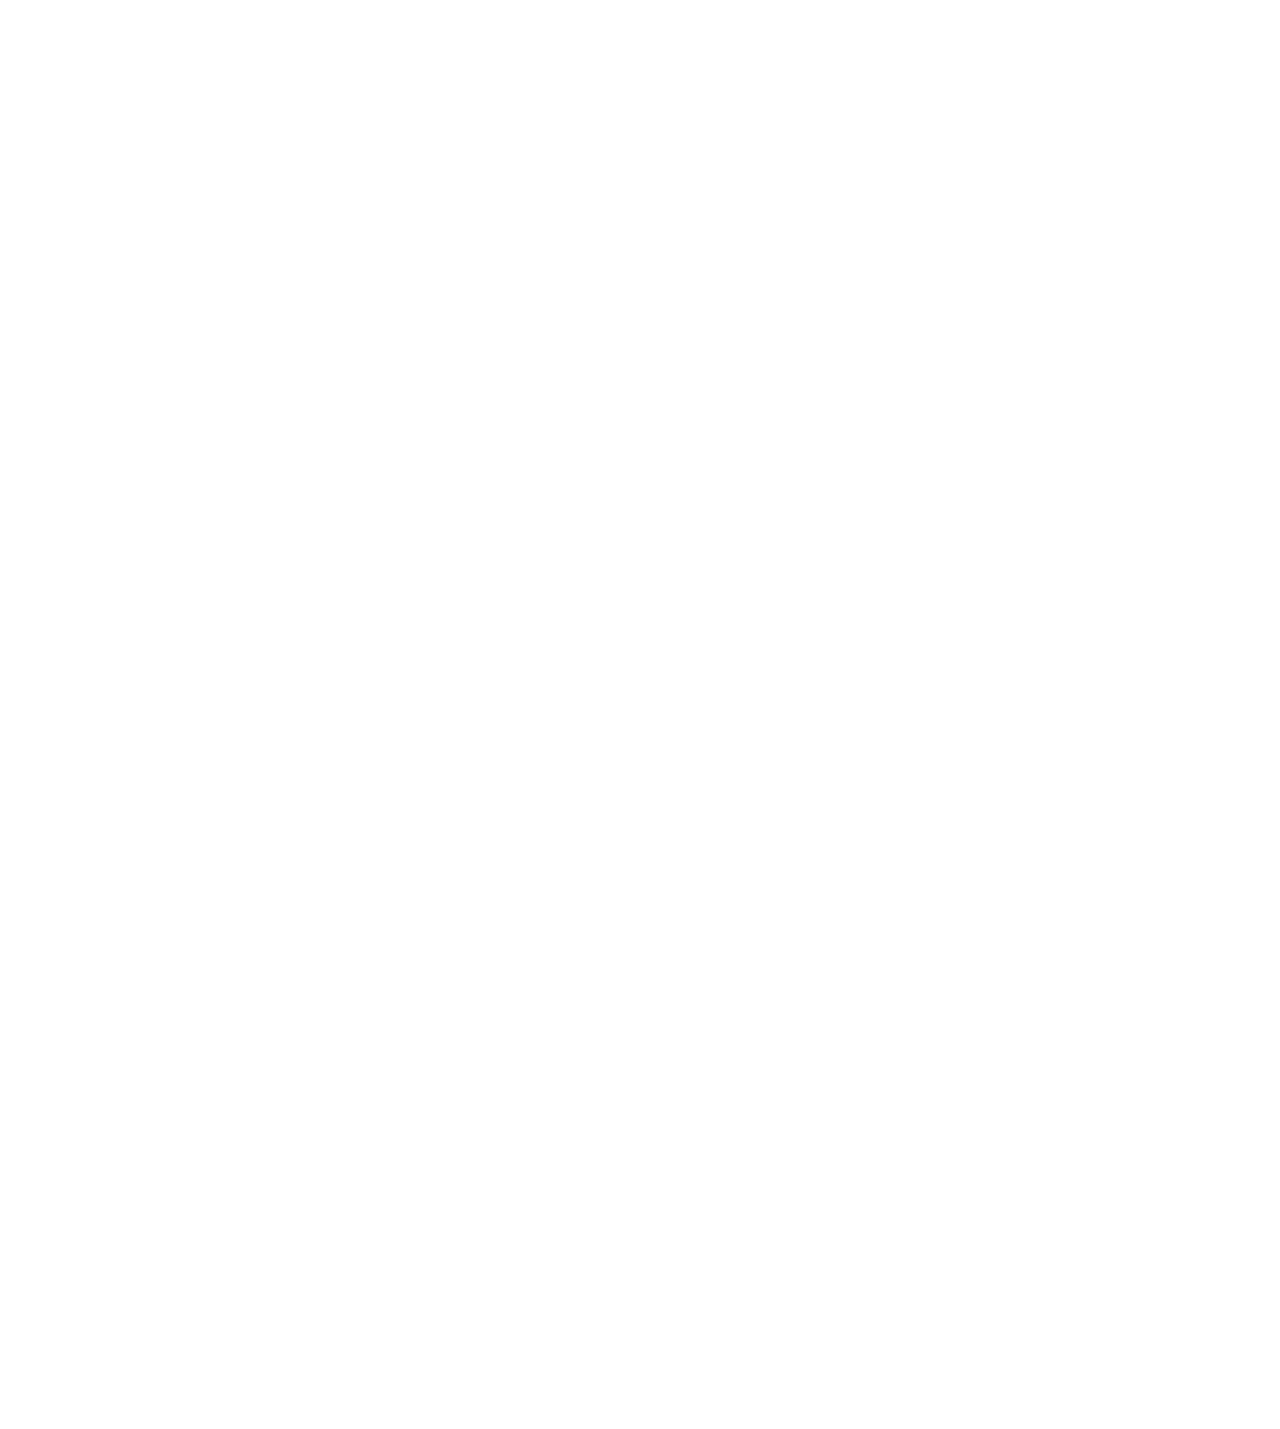
==== index.html @ 81a6912e "adding smart code to the site" ====
<!doctype html>
<html lang="en">
<head>
  
<!-- Start Wingify Async V3.0 SmartCode -->
<link rel="preconnect" href="https://edge.wingify.net"/>
<script type="text/javascript">
window._wingify_code || (function() {        
    var account_id = 1276666,
        version = 3.0,
        settings_tolerance = 2000,
        hide_element = 'body',
        hide_element_style =
        'opacity:0 !important;filter:alpha(opacity=0) !important;background:none !important;transition:none !important';
    /* DO NOT EDIT BELOW THIS LINE */
    var n=window,i=document;if(-1<i.URL.indexOf('__wingify_disable__')||n._wingify_code)return;var t=!1,r=i.currentScript,nonce=r&&r.nonce,e={sT:settings_tolerance,hES:hide_element_style,hE:hide_element};try{e=Object.assign(e,JSON.parse(localStorage.getItem('_wingify_'+account_id+'_config')))}catch(e){}var code={script:r,nonce:nonce,settings_tolerance:function(){return e.sT},hide_element:function(){return performance.getEntriesByName('first-contentful-paint')[0]?'':e.hE},hide_element_style:function(){return'{'+e.hES+'}'},getVersion:function(){return version},finish:function(){var e;!t&&(t=!0,e=i.getElementById('_vis_opt_path_hides'))&&e.parentNode.removeChild(e)},finished:function(){return t},addScript:function(e){var t=i.createElement('script');t.src=e,nonce&&t.setAttribute('nonce',nonce),t.fetchPriority='high',i.head.appendChild(t)},init:function(){n._settings_timer=setTimeout(function(){code.finish()},this.settings_tolerance());var e,t=this.hide_element();t&&((e=i.createElement('style')).id='_vis_opt_path_hides',nonce&&e.setAttribute('nonce',nonce),e.textContent=t+this.hide_element_style(),i.head.appendChild(e)),this.addScript('https://edge.wingify.net/tag/'+account_id+'.js')}};n._wingify_code=code;code.init();})();
</script> 
<!--End Wingify Async SmartCode -->

  <meta charset="utf-8">
  <meta name="viewport" content="width=device-width, initial-scale=1">
  <title>Nova Store | Home</title>
  <link rel="stylesheet" href="styles.css">
  <script src="app.js" defer></script>
</head>
<body>
  <header class="site-header">
    <a class="brand" href="index.html" data-track="nav_home">NOVA<span>STORE</span></a>
    <nav aria-label="Main navigation">
      <a href="index.html" data-track="nav_home">Home</a>
      <a href="product.html" data-track="nav_product">Products</a>
      <a href="payments.html" data-track="nav_payments">Payments</a>
    </nav>
  </header>

  <main>
    <section class="hero">
      <div class="hero-copy">
        <p class="eyebrow">EVERYDAY TECH, SIMPLIFIED</p>
        <h1>Small upgrades.<br><span>Big difference.</span></h1>
        <p>Explore useful tech essentials picked for your everyday routine.</p>
        <div class="actions">
          <a class="button primary" href="product.html" data-track="hero_shop_click">Explore products</a>
          <button class="button secondary" type="button" data-track="hero_learn_click" id="learn-button">Why Nova?</button>
        </div>
        <p class="inline-message" id="learn-message" hidden>Thoughtful essentials, simple shopping, no real checkout in this demo.</p>
      </div>
      <img class="hero-image" src="https://images.unsplash.com/photo-1498049794561-7780e7231661?auto=format&fit=crop&w=1200&q=85" alt="Minimal desk setup with electronic devices">
    </section>

    <section class="section">
      <div class="section-heading">
        <div><p class="eyebrow">START HERE</p><h2>Explore the demo</h2></div>
        <p>Use these pages to test navigation, clicks, hovers and form events.</p>
      </div>
      <div class="card-grid">
        <a class="feature-card" href="product.html" data-track="product_card_click">
          <img src="https://images.unsplash.com/photo-1505740420928-5e560c06d30eauto=format&fit=crop&w=900&q=80" alt="Product preview" onerror="this.onerror=null;this.src='https://images.unsplash.com/photo-1505740420928-5e560c06d30e?auto=format&fit=crop&w=900&q=80'">
          <div class="card-body"><p class="eyebrow">DISCOVER</p><h3>Product details</h3><p>View an item and try the add-to-cart interaction.</p><span class="text-link">View product →</span></div>
        </a>
        <a class="feature-card" href="payments.html" data-track="payment_card_click">
          <img src="https://images.unsplash.com/photo-1556742049-0cfed4f6a45dauto=format&fit=crop&w=900&q=80" alt="Payment card and checkout concept" onerror="this.onerror=null;this.src='https://images.unsplash.com/photo-1556742049-0cfed4f6a45d?auto=format&fit=crop&w=900&q=80'">
          <div class="card-body"><p class="eyebrow">DEMO CHECKOUT</p><h3>Payments page</h3><p>Submit a fake checkout form. No payment is processed.</p><span class="text-link">Open checkout →</span></div>
        </a>
      </div>
    </section>
  </main>

  <footer><span>© 2026 Nova Store demo</span><span>Test site · No real purchases</span></footer>
</body>
</html>
---- styles.css ----
:root{--ink:#17211d;--muted:#66716b;--paper:#f7f8f5;--line:#e1e6e0;--accent:#176b50;--accent-dark:#10533d;--white:#fff}
*{box-sizing:border-box}html{scroll-behavior:smooth}body{margin:0;background:var(--paper);color:var(--ink);font-family:Inter,ui-sans-serif,system-ui,-apple-system,BlinkMacSystemFont,"Segoe UI",sans-serif;line-height:1.55}
a{color:inherit;text-decoration:none}button,input,select{font:inherit}.site-header{height:76px;display:flex;align-items:center;justify-content:space-between;padding:0 clamp(20px,6vw,88px);background:rgba(255,255,255,.9);border-bottom:1px solid var(--line);position:sticky;top:0;z-index:5}
.brand{font-weight:900;letter-spacing:.12em;font-size:1.05rem}.brand span{color:var(--accent);margin-left:5px;font-weight:500}.site-header nav{display:flex;gap:clamp(16px,3vw,36px)}.site-header nav a{font-size:.93rem;color:#4f5a54;transition:color .18s,transform .18s}.site-header nav a:hover{color:var(--accent);transform:translateY(-2px)}
.hero{display:grid;grid-template-columns:1fr 1fr;gap:5vw;align-items:center;padding:clamp(42px,7vw,100px) clamp(20px,8vw,120px);background:#eef2eb}.hero-copy{max-width:540px}.eyebrow{font-size:.73rem;letter-spacing:.16em;font-weight:800;color:var(--accent);margin:0 0 12px}.hero h1,.product-info h1,.checkout-intro h1{font-size:clamp(2.5rem,5vw,4.7rem);line-height:1.04;letter-spacing:-.055em;margin:0 0 20px}.hero h1 span{color:var(--accent)}.hero-copy>p:not(.eyebrow){color:var(--muted);max-width:430px}.hero-image{width:100%;height:440px;object-fit:cover;border-radius:22px;box-shadow:0 18px 50px #20372a20}.actions{display:flex;gap:12px;flex-wrap:wrap;margin-top:26px}.button{display:inline-flex;justify-content:center;align-items:center;border:1px solid transparent;border-radius:9px;padding:12px 18px;font-weight:700;cursor:pointer;transition:transform .18s,background .18s,box-shadow .18s}.button:hover{transform:translateY(-2px);box-shadow:0 8px 18px #142a1c1a}.primary{background:var(--accent);color:white}.primary:hover{background:var(--accent-dark)}.secondary{background:white;border-color:var(--line);color:var(--ink)}.section{padding:70px clamp(20px,8vw,120px)}.section-heading{display:flex;justify-content:space-between;gap:30px;align-items:end;margin-bottom:26px}.section-heading h2{font-size:2rem;letter-spacing:-.04em;margin:0}.section-heading>p{max-width:350px;color:var(--muted);margin:0}.card-grid{display:grid;grid-template-columns:repeat(2,minmax(0,1fr));gap:22px}.feature-card{background:white;border:1px solid var(--line);border-radius:16px;overflow:hidden;transition:transform .2s,box-shadow .2s}.feature-card:hover{transform:translateY(-5px);box-shadow:0 16px 32px #17211d14}.feature-card>img{width:100%;height:240px;object-fit:cover;display:block}.card-body{padding:22px}.card-body h3{font-size:1.35rem;margin:0 0 8px}.card-body p:not(.eyebrow){color:var(--muted);margin:0 0 16px}.text-link{font-weight:750;color:var(--accent)}.product-layout{display:grid;grid-template-columns:1fr 1fr;gap:clamp(35px,7vw,100px);align-items:center;min-height:calc(100vh - 150px)}.product-photo-wrap{position:relative}.product-photo{display:block;width:100%;max-height:580px;object-fit:cover;border-radius:20px}.image-tag{position:absolute;left:18px;top:18px;background:white;border-radius:6px;padding:7px 10px;font-size:.7rem;font-weight:800;letter-spacing:.08em}.product-info h1{font-size:clamp(2.2rem,4vw,3.5rem)}.price{font-size:1.6rem;font-weight:800;margin:0 0 15px}.price span{font-size:1rem;color:#87918b;text-decoration:line-through;font-weight:500;margin-left:8px}.muted{color:var(--muted)}.details{padding-left:20px;color:#46524b;margin:22px 0}.details li{margin:7px 0}label{display:block;font-size:.9rem;font-weight:700;margin:16px 0 7px}input:not([type=checkbox]),select{width:100%;padding:12px 13px;border:1px solid #d5ddd6;background:white;border-radius:8px;outline:none}input:focus,select:focus{border-color:var(--accent);box-shadow:0 0 0 3px #176b501a}#quantity{max-width:110px}.checkout-layout{display:grid;grid-template-columns:1fr minmax(300px,460px);gap:clamp(35px,8vw,110px);align-items:start;min-height:calc(100vh - 150px)}.checkout-intro h1{font-size:clamp(2.7rem,4.5vw,4rem)}.order-card{display:flex;gap:15px;align-items:center;background:white;border:1px solid var(--line);border-radius:13px;padding:12px;margin:28px 0}.order-card img{width:78px;height:78px;object-fit:cover;border-radius:9px}.order-card div{flex:1}.order-card strong{font-size:.92rem}.order-card p{margin:5px 0 0;color:var(--muted);font-size:.82rem}.checkout-form{background:white;padding:clamp(22px,4vw,34px);border:1px solid var(--line);border-radius:16px;box-shadow:0 15px 40px #17211d08}.checkout-form h2{margin:0 0 22px;font-size:1.45rem}.check-row{display:flex;gap:10px;align-items:center;font-weight:500}.check-row input{accent-color:var(--accent)}.full-width{width:100%;margin-top:18px}.fine-print{font-size:.78rem;color:var(--muted);margin:15px 0 0}.inline-message{padding:12px 14px;border-radius:8px;background:#e6f3eb;color:#14543c;font-size:.9rem;margin-top:16px}footer{border-top:1px solid var(--line);padding:22px clamp(20px,8vw,120px);display:flex;justify-content:space-between;gap:12px;color:var(--muted);font-size:.82rem}
@media(max-width:760px){.site-header{height:auto;min-height:70px;padding:16px 20px;gap:18px;flex-wrap:wrap}.site-header nav{gap:16px}.hero,.product-layout,.checkout-layout{grid-template-columns:1fr}.hero-image{height:300px;grid-row:1}.hero{gap:28px}.section{padding-top:48px;padding-bottom:48px}.section-heading{display:block}.section-heading>p{margin-top:12px}.card-grid{grid-template-columns:1fr}.product-layout{min-height:unset}.product-photo{max-height:380px}.checkout-layout{min-height:unset}.checkout-intro h1{font-size:3rem}footer{flex-direction:column}}
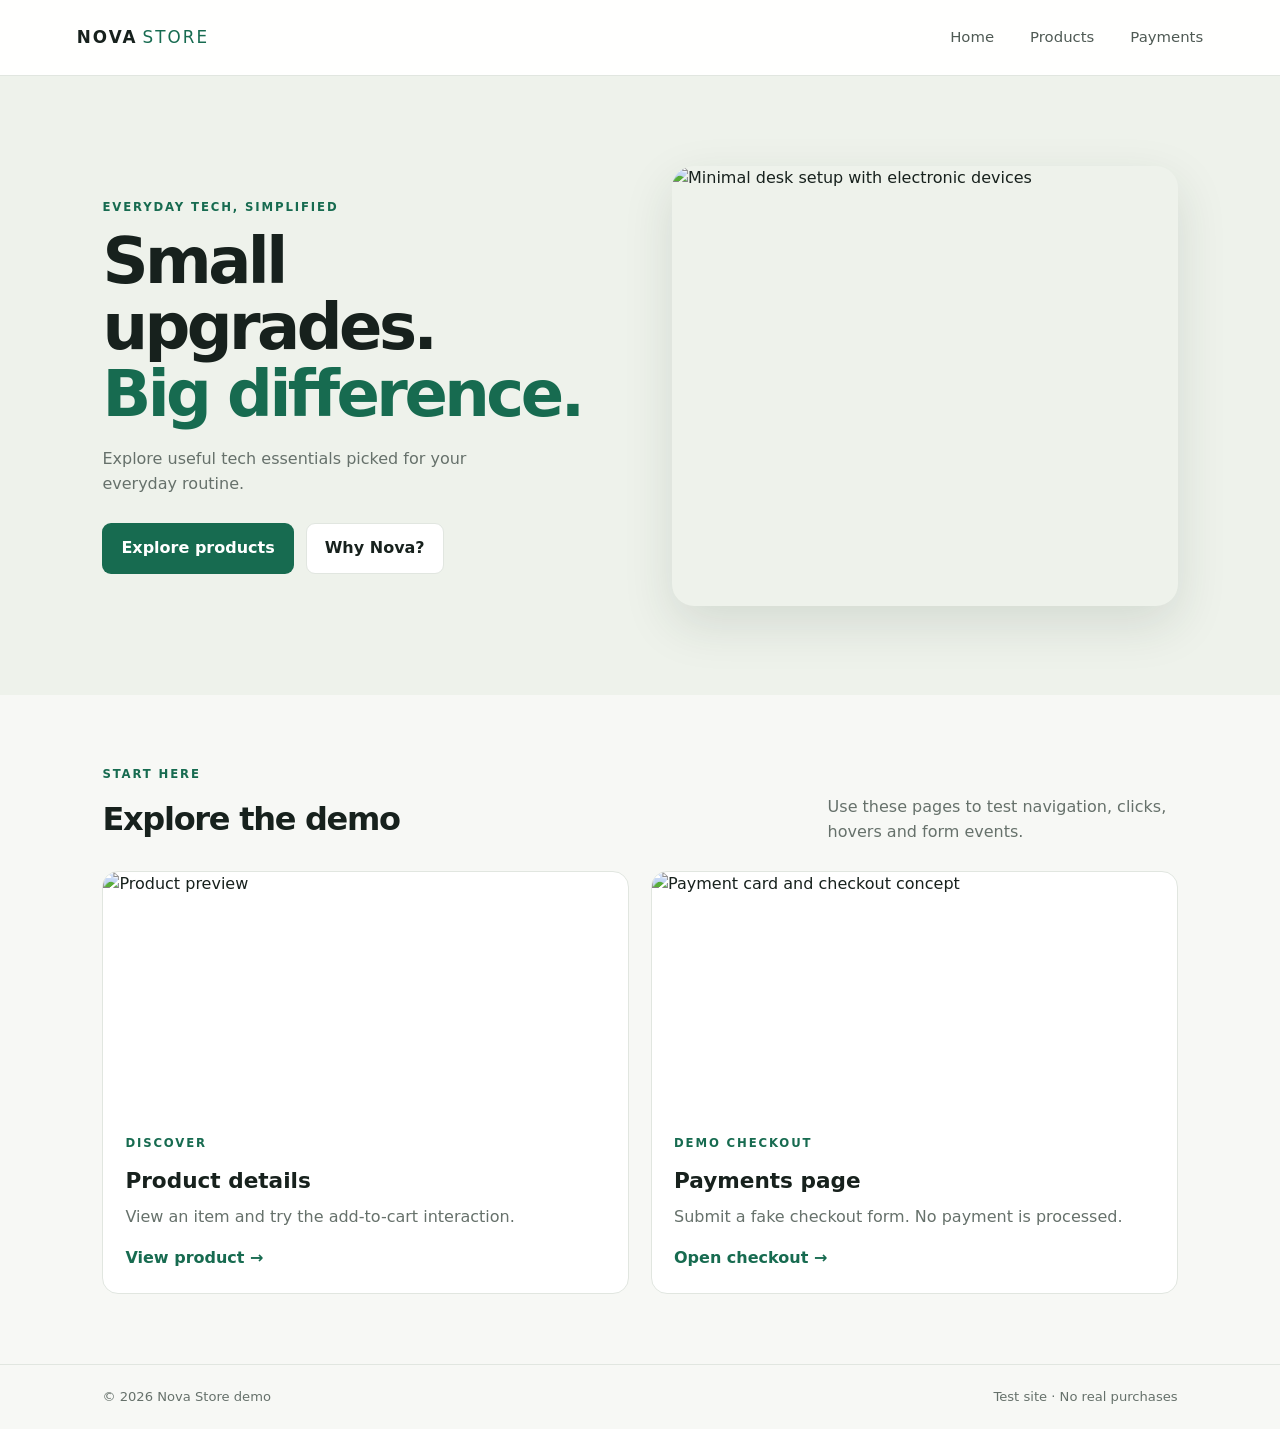
==== commit 29676774: "remove code" ====
--- a/index.html
+++ b/index.html
@@ -2,20 +2,8 @@
 <html lang="en">
 <head>
   
-<!-- Start Wingify Async V3.0 SmartCode -->
-<link rel="preconnect" href="https://edge.wingify.net"/>
-<script type="text/javascript">
-window._wingify_code || (function() {        
-    var account_id = 1276666,
-        version = 3.0,
-        settings_tolerance = 2000,
-        hide_element = 'body',
-        hide_element_style =
-        'opacity:0 !important;filter:alpha(opacity=0) !important;background:none !important;transition:none !important';
-    /* DO NOT EDIT BELOW THIS LINE */
-    var n=window,i=document;if(-1<i.URL.indexOf('__wingify_disable__')||n._wingify_code)return;var t=!1,r=i.currentScript,nonce=r&&r.nonce,e={sT:settings_tolerance,hES:hide_element_style,hE:hide_element};try{e=Object.assign(e,JSON.parse(localStorage.getItem('_wingify_'+account_id+'_config')))}catch(e){}var code={script:r,nonce:nonce,settings_tolerance:function(){return e.sT},hide_element:function(){return performance.getEntriesByName('first-contentful-paint')[0]?'':e.hE},hide_element_style:function(){return'{'+e.hES+'}'},getVersion:function(){return version},finish:function(){var e;!t&&(t=!0,e=i.getElementById('_vis_opt_path_hides'))&&e.parentNode.removeChild(e)},finished:function(){return t},addScript:function(e){var t=i.createElement('script');t.src=e,nonce&&t.setAttribute('nonce',nonce),t.fetchPriority='high',i.head.appendChild(t)},init:function(){n._settings_timer=setTimeout(function(){code.finish()},this.settings_tolerance());var e,t=this.hide_element();t&&((e=i.createElement('style')).id='_vis_opt_path_hides',nonce&&e.setAttribute('nonce',nonce),e.textContent=t+this.hide_element_style(),i.head.appendChild(e)),this.addScript('https://edge.wingify.net/tag/'+account_id+'.js')}};n._wingify_code=code;code.init();})();
-</script> 
-<!--End Wingify Async SmartCode -->
+
+
 
   <meta charset="utf-8">
   <meta name="viewport" content="width=device-width, initial-scale=1">
@@ -24,6 +12,7 @@
   <script src="app.js" defer></script>
 </head>
 <body>
+  
   <header class="site-header">
     <a class="brand" href="index.html" data-track="nav_home">NOVA<span>STORE</span></a>
     <nav aria-label="Main navigation">
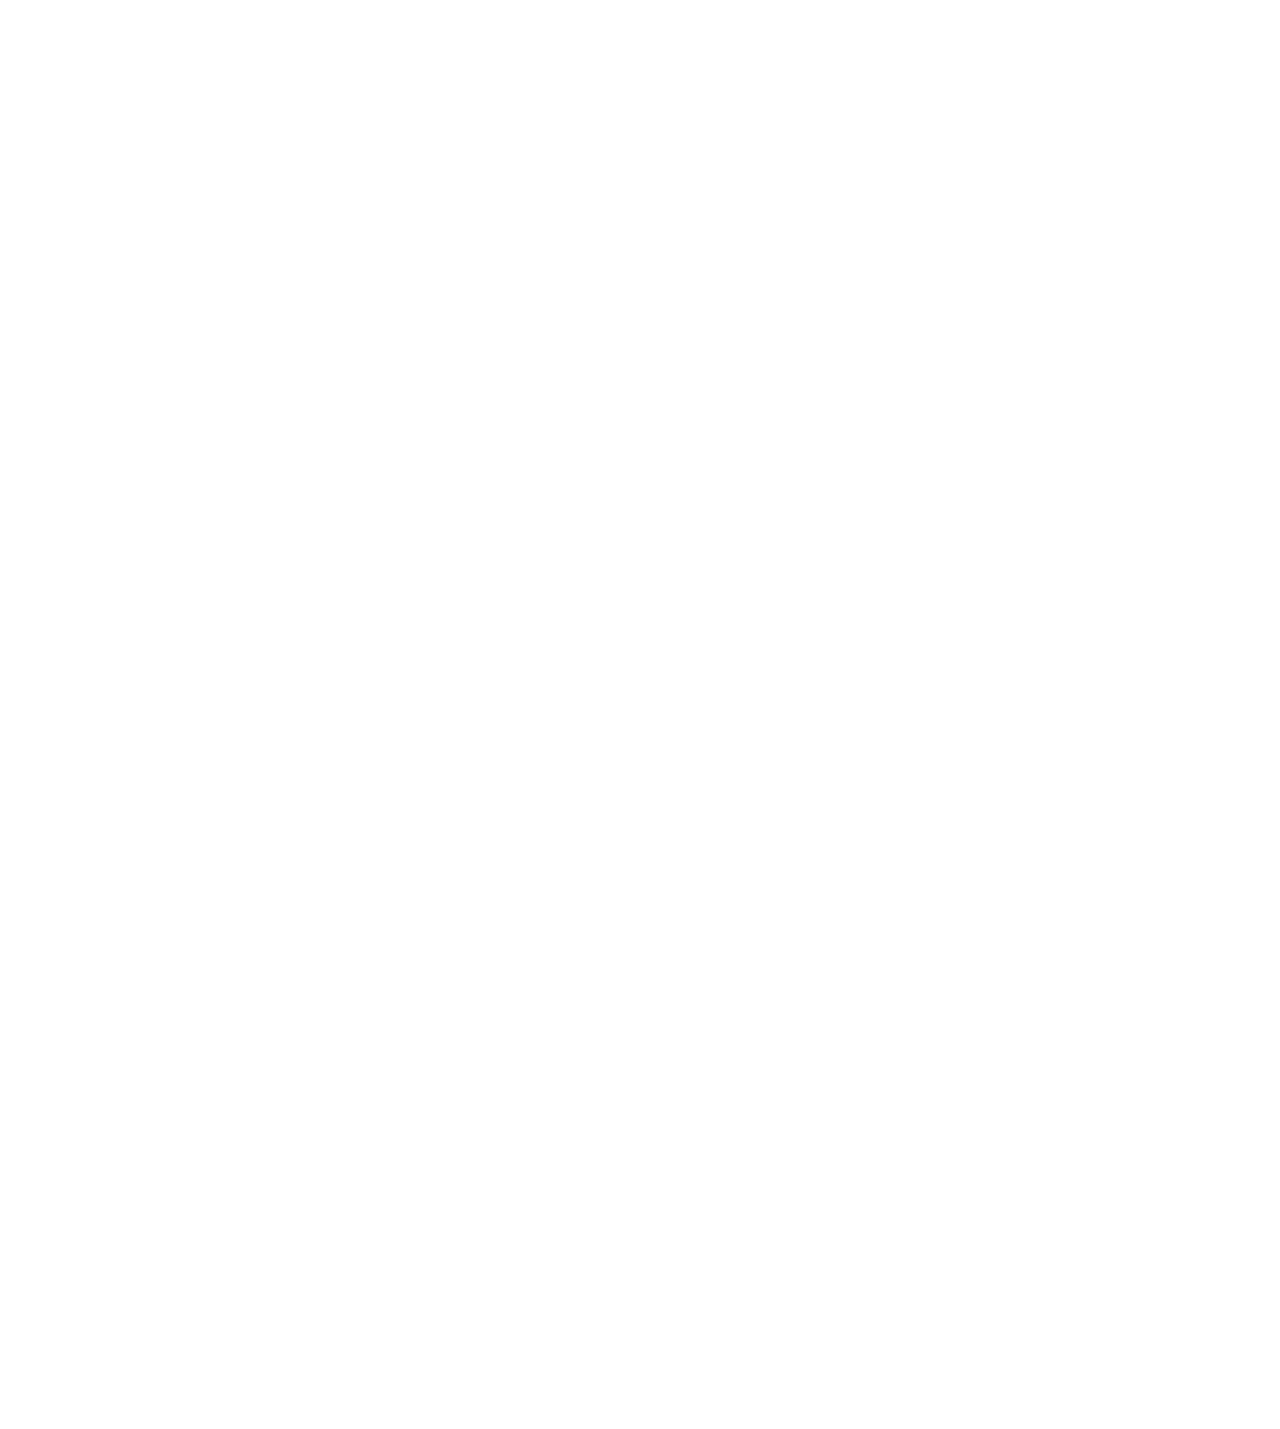
==== commit 8b46ab09: "smart code ad" ====
--- a/index.html
+++ b/index.html
@@ -2,6 +2,20 @@
 <html lang="en">
 <head>
   
+    <!-- Start Wingify Async V3.0 SmartCode -->
+<link rel="preconnect" href="https://edge.wingify.net"/>
+<script type="text/javascript">
+window._wingify_code || (function() {        
+    var account_id = 1276666,
+        version = 3.0,
+        settings_tolerance = 2000,
+        hide_element = 'body',
+        hide_element_style =
+        'opacity:0 !important;filter:alpha(opacity=0) !important;background:none !important;transition:none !important';
+    /* DO NOT EDIT BELOW THIS LINE */
+    var n=window,i=document;if(-1<i.URL.indexOf('__wingify_disable__')||n._wingify_code)return;var t=!1,r=i.currentScript,nonce=r&&r.nonce,e={sT:settings_tolerance,hES:hide_element_style,hE:hide_element};try{e=Object.assign(e,JSON.parse(localStorage.getItem('_wingify_'+account_id+'_config')))}catch(e){}var code={script:r,nonce:nonce,settings_tolerance:function(){return e.sT},hide_element:function(){return performance.getEntriesByName('first-contentful-paint')[0]?'':e.hE},hide_element_style:function(){return'{'+e.hES+'}'},getVersion:function(){return version},finish:function(){var e;!t&&(t=!0,e=i.getElementById('_vis_opt_path_hides'))&&e.parentNode.removeChild(e)},finished:function(){return t},addScript:function(e){var t=i.createElement('script');t.src=e,nonce&&t.setAttribute('nonce',nonce),t.fetchPriority='high',i.head.appendChild(t)},init:function(){n._settings_timer=setTimeout(function(){code.finish()},this.settings_tolerance());var e,t=this.hide_element();t&&((e=i.createElement('style')).id='_vis_opt_path_hides',nonce&&e.setAttribute('nonce',nonce),e.textContent=t+this.hide_element_style(),i.head.appendChild(e)),this.addScript('https://edge.wingify.net/tag/'+account_id+'.js')}};n._wingify_code=code;code.init();})();
+</script> 
+<!--End Wingify Async SmartCode -->
 
 
 
